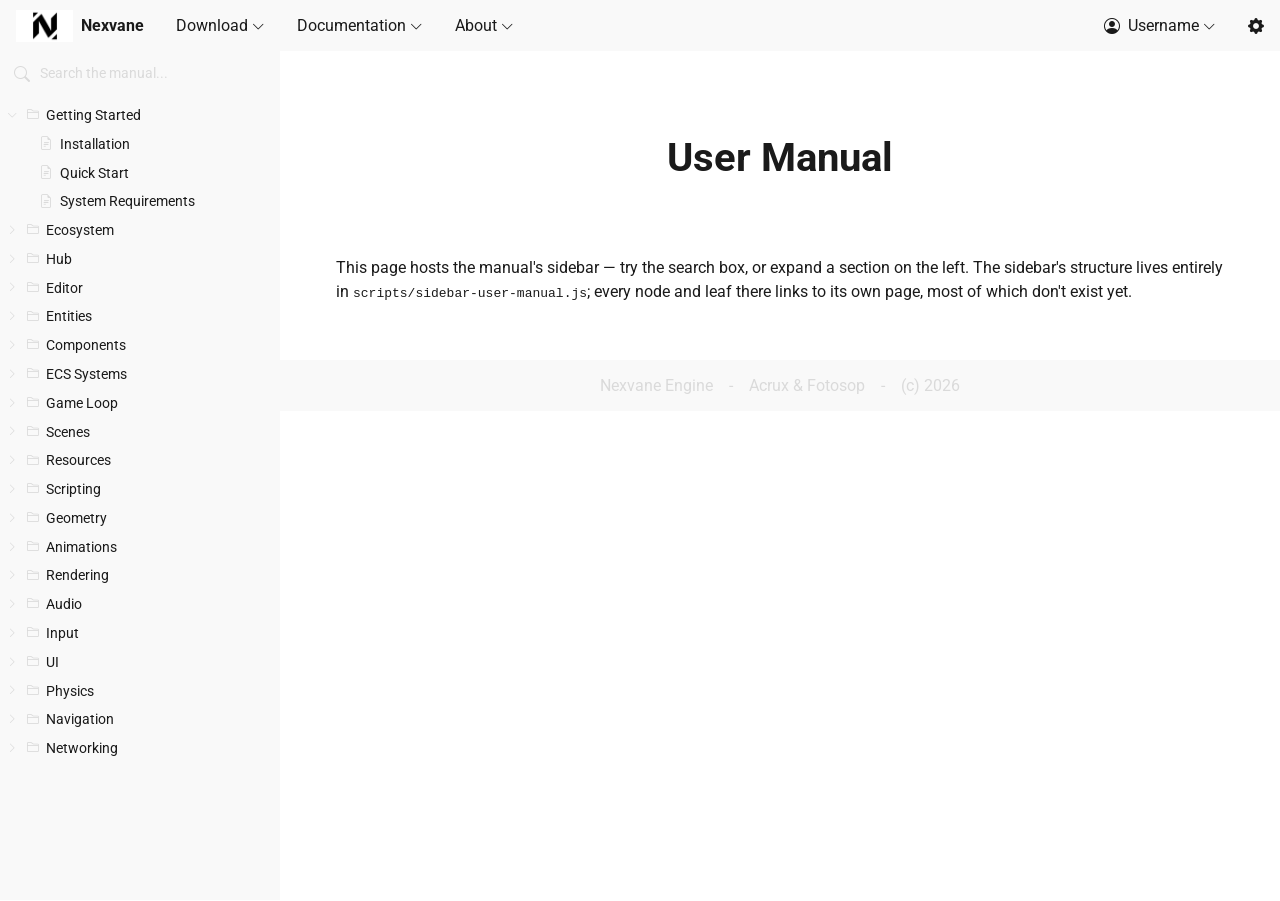
==== manual.html @ b052088d "..." ====
<html>
	<head>
		<meta charset="UTF-8">
		<meta name="viewport" content="width=device-width, initial-scale=1.0">
		<link rel="preconnect" href="https://fonts.googleapis.com">
		<link rel="preconnect" href="https://fonts.gstatic.com" crossorigin>
		<link href="https://fonts.googleapis.com/css2?family=Roboto:ital,wght@0,100..900;1,100..900&display=swap" rel="stylesheet">

		<link rel="stylesheet" href="https://cdn.jsdelivr.net/npm/bootstrap-icons@1.13.1/font/bootstrap-icons.min.css">

		<link rel="stylesheet" href="/styles/base.css"/>

		<title>User Manual — Nexvane</title>
	</head>

	<body>
		<nexvane-nav></nexvane-nav>

		<div class="doc-layout">
			<nexvane-sidebar id="manual-sidebar" search-placeholder="Search the manual..."></nexvane-sidebar>

			<div class="doc-main">
				<main class="doc-content">
					<h1>User Manual</h1>
					<p class="card-text">This page hosts the manual's sidebar — try the search box, or expand a section on the left. The sidebar's structure lives entirely in <code>scripts/sidebar-user-manual.js</code>; every node and leaf there links to its own page, most of which don't exist yet.</p>
				</main>

				<nexvane-footer></nexvane-footer>
			</div>
		</div>
	</body>

	<script src="/scripts/components.js"></script>
	<script src="/scripts/theme.js"></script>
	<script src="/scripts/nav.js"></script>
	<script src="/scripts/search.js"></script>
	<script src="/scripts/sidebar.js"></script>
	<script src="/scripts/sidebar-user-manual.js"></script>
</html>
---- styles/base.css ----
body {
	margin: 0;
	padding: 0;
	box-sizing: border-box;
}
:root {
	color-scheme: light dark;
	--bg-base: light-dark(#FFFFFF, #0a0a0a);
	--bg-surface: light-dark(#F9F9F9, #0f0f0f);
	--bg-elevated: light-dark(#F1F1F1, #151515);
	--bg-hover: light-dark(#E5E5E5, #1f1f1f);

	--fg: light-dark(var(--fg-dark), var(--fg-light));
	--fg-mute: light-dark(var(--fg-mute-dark), var(--fg-mute-light));
	--bg-accent: light-dark(#0977d7, #0977d7);
	--bg-accent-hover: color-mix(in srgb, var(--bg-accent), black 25%);
	--bg-accent-click: color-mix(in srgb, var(--bg-accent), black 45%);
	--fg-inv: light-dark(var(--fg-light), var(--fg-dark));
	--fg-mute-inv: light-dark(var(--fg-mute-light), var(--fg-mute-dark));
	--fg-light: #EAEAEA;
	--fg-dark: #1A1A1A;
	--fg-mute-light: #5A5A5A;
	--fg-mute-dark: #DADADA;

	--nav-button-padding: 1rem;
	--nav-button-inside-gap: .5rem;
	--content-pad: 3.5rem;
	--padded-gap: 3rem;
	--card-container-gap: 1rem;
	--card-bottom-padding: .5rem;
	--card-border-radius: .5rem;
	--button-padding: 1rem;
	--button-border-radius: .6rem;
	--nav-height: 4rem; /* corrected at runtime by nav.js to the real value */
}
:root[data-theme="light"] {
	color-scheme: light;
}
:root[data-theme="dark"] {
	color-scheme: dark;
}

* {
	transition: background-color 0.2s ease, color 0.2s ease;
}

.padded {
	display: flex;
	flex-direction: column;
	padding: var(--content-pad);
	gap: var(--padded-gap);
}
body {
	background-color: var(--bg-base);
	color: var(--fg);
	font-family: "Roboto", sans-serif;
	font-optical-sizing: auto;
	font-weight: normal;
	font-style: normal;
	font-variation-settings: "wdth" 100;
}
/* Reusable <nexvane-nav>/<nexvane-footer> wrapper tags (see
   scripts/components.js) should be invisible to layout — the real <nav>
   and <footer> they render stay direct visual children of <body>. */
nexvane-nav,
nexvane-footer {
	display: contents;
}

nav {
	top: 0;
	z-index: 10000;
	position: sticky;
	background-color: var(--bg-surface);
	display: flex;
	flex-direction: row;
	justify-content: space-between;
	user-select: none;
}
/* .nav-topbar, .nav-links and .nav-right are structural wrappers only.
   On desktop they stay display:contents so their children behave exactly
   like direct flex children of <nav>, reproducing the original layout
   pixel-for-pixel. They only become real boxes on mobile (see media query). */
.nav-topbar,
.nav-menu,
.nav-links,
.nav-right {
	display: contents;
}
.nav-right > :first-child {
	margin-left: auto;
}
nav .nav-hamburger {
	display: none;
}

/* --- LOGO CROSSFADE ---
   .nav-logo-light stays in normal document flow, so it sets
   .nav-logo-img's width/height naturally (inline-flex hugs its content).
   .nav-logo-dark is absolutely positioned directly on top of it,
   pinned to the same top-left corner, so it perfectly overlaps
   instead of floating free with no box to constrain it. */
.nav-logo-img {
	position: relative;
	height: 2rem;
	display: inline-flex;
	align-items: center;
}
.nav-logo-img img {
	height: 2rem;
	width: auto;
	will-change: opacity;
	backface-visibility: hidden;
	pointer-events: none;
}
.nav-logo-light {
	opacity: 1;
	position: relative; /* stays in flow, defines the box size */
}
.nav-logo-dark {
	position: absolute;
	top: 0;
	left: 0;
	opacity: 0;
}
:root[data-theme="dark"] .nav-logo-light {
	opacity: 0;
}
:root[data-theme="dark"] .nav-logo-dark {
	opacity: 1;
}

.nav-button {
	display: flex;
	flex-direction: row;
	align-items: center;
	gap: var(--nav-button-inside-gap);
	padding: 0 var(--nav-button-padding);
	position: relative;
}
.nav-button:hover {
	background-color: var(--bg-hover);
	cursor: pointer;
}
.nav-button-icon {
	margin-right: .5rem;
}
/* --- DROPDOWN CSS --- */
.dropdown-content {
	display: none;
	flex-direction: column;
	position: absolute;
	top: 100%;
	left: 0;
	background-color: var(--bg-elevated);
	min-width: 200px;
	box-shadow: 0px 8px 16px 0px rgba(0, 0, 0, 0.5);
	z-index: 100;
}
.dropdown-right {
	left: auto;
	right: 0;
}
.nav-button:hover .dropdown-content {
	display: flex;
}
.dropdown-content a {
	color: var(--fg);
	padding: 1rem var(--nav-button-padding);
	text-decoration: none;
	font-size: 0.95rem;
}
.dropdown-content a:hover {
	background-color: var(--bg-hover);
}
/* --- BANNER --- */
.banner {
	height: 70vh;
	background-position: center;
	background-size: cover;
	background-repeat: no-repeat;
	display: flex;
	flex-direction: column;
	justify-content: center;
	align-items: center;
}
.banner > p {
	padding: 0;
	margin: 0;
	user-select: none;
	color: var(--fg-light);
}
.darkened-banner {
	background-color: rgba(0, 0, 0, 0.5);
	background-blend-mode: darken;
}
.banner-title {
	font-weight: bolder;
	font-size: 5rem;
}
.banner-subheading {
	font-weight: bold;
	font-size: 2rem;
}
/*--- CARDS ---*/
.card-container {
	display: grid;
	gap: var(--card-container-gap);
	justify-content: center;
	grid-template-columns: repeat(auto-fit, minmax(min(100%, 320px), calc(33.333% - 0.7rem)));
}
.card {
	padding: .5rem;
	display: grid;
	grid-template-rows: repeat(2, 1fr);
	grid-template-columns: 1fr;
	height: 75vh;
	background-color: var(--bg-elevated);
	border-radius: var(--card-border-radius);
	transition: transform 0.2s ease, background-color 0.2s ease;
}
.card:hover {
	background-color: var(--bg-hover);
	cursor: pointer;
	user-select: none;
	transform: scale(1.01);
}
.card-top {
	background-position: center;
	background-size: cover;
	background-repeat: no-repeat;
}
.card-bottom {
	padding: var(--card-bottom-padding);
	gap: var(--card-bottom-padding);
	display: flex;
	flex-direction: column;
}
.card-text {
	margin: 0;
	line-height: 1.5;
}
.card-title {
	font-size: 1.5rem;
	font-weight: bold;
	margin: 1rem 0 1rem 0;
}
/*--- BUTTONS ---*/
.button {
	color: var(--fg-inv);
	font-weight: bold;
	background-color: var(--bg-accent);
	text-decoration: none;
	padding: var(--button-padding);
	border-radius: var(--button-border-radius);
	text-align: center;
	margin-top: auto;
}
.button:hover {
	background-color: var(--bg-accent-hover);
	color: var(--fg);
}
.button:active {
	background-color: var(--bg-accent-click);
}
h1 {
	font-size: 2.5rem;
	align-self: center;
}

/*--- FOOTER ---*/
footer
{
	background-color: var(--bg-surface);
	display: flex;
	flex-direction: row;
	justify-content: center;
}

.dashed-text-div
{
	color: var(--fg-mute);
	display: flex;
	flex-direction: row;
	gap: 1rem;
}

.dashed-text-div > * + *::before
{
	content: "-";
	margin-right: 1rem;
}

/* =========================================================
   DOC LAYOUT (sidebar + content + footer)
   A reusable two-column layout for docs-style pages: a
   navbar-styled sidebar (search box + collapsible node/leaf
   tree — see the SIDEBAR block below, it's a separate,
   generic component, not docs-specific) sticks below the
   navbar and scrolls independently, next to a content column
   that ends in the footer — the footer sits under the content
   only, not full-bleed, and is in normal document flow (not
   sticky).
   ========================================================= */

.doc-layout {
	display: flex;
	align-items: flex-start;
}

/* =========================================================
   SIDEBAR (generic — not tied to docs pages)
   A navbar-styled search box + collapsible node/leaf tree.
   See scripts/sidebar.js (the <nexvane-sidebar> component)
   and scripts/search.js (the SiteSearch index it's wired to).
   A specific page supplies its own tree data via its own
   script, e.g. scripts/sidebar-user-manual.js.
   ========================================================= */

.sidebar {
	position: sticky;
	top: var(--nav-height);
	flex-shrink: 0;
	width: 280px;
	height: calc(100vh - var(--nav-height));
	display: flex;
	flex-direction: column;
	background-color: var(--bg-surface);
}

.sidebar-search {
	position: relative;
	display: flex;
	align-items: center;
	gap: .5rem;
	padding: 0 .85rem;
	height: 2.85rem;
	flex-shrink: 0;
	color: var(--fg-mute);
}
.sidebar-search input {
	flex: 1;
	min-width: 0;
	background: none;
	border: none;
	outline: none;
	color: var(--fg);
	font: inherit;
	font-size: .9rem;
}
.sidebar-search input::placeholder {
	color: var(--fg-mute);
}
/* Suggestions float below the search box instead of pushing the tree
   down, so results can come from any registered SiteSearch entries —
   not just this sidebar's own tree. */
.sidebar-search-results {
	position: absolute;
	top: 100%;
	left: 0;
	right: 0;
	z-index: 20;
	background-color: var(--bg-elevated);
	box-shadow: 0 8px 20px rgba(0, 0, 0, 0.35);
	max-height: 60vh;
	overflow-y: auto;
}
.sidebar-search-result {
	display: flex;
	flex-direction: column;
	gap: .1rem;
	padding: .5rem .85rem;
	color: var(--fg);
	text-decoration: none;
}
.sidebar-search-result:hover {
	background-color: var(--bg-hover);
}
.sidebar-search-result-title {
	font-size: .85rem;
}
.sidebar-search-result-desc {
	font-size: .75rem;
	color: var(--fg-mute);
}

.sidebar-tree {
	flex: 1;
	overflow-y: auto;
	padding: .25rem 0;
	/* Reserve the scrollbar's own space up front (rather than only once
	   the tree is tall enough to need it) so rows never have to resize
	   or sit flush against a track that just popped in. */
	scrollbar-gutter: stable;
	scrollbar-width: thin;
	scrollbar-color: var(--bg-hover) transparent;
}
.sidebar-tree::-webkit-scrollbar {
	width: 8px;
}
.sidebar-tree::-webkit-scrollbar-track {
	background: transparent;
}
.sidebar-tree::-webkit-scrollbar-thumb {
	background-color: var(--bg-hover);
	border-radius: 4px;
}

.sidebar-tree-list {
	list-style: none;
	margin: 0;
	padding: 0;
}
/* Only nested lists indent — each level of nesting shifts its own
   children further right. Rows without a chevron reserve the same
   width via .sidebar-tree-spacer (below), so this indentation is the
   ONLY thing that changes with depth — a child's icon always sits to
   the right of its parent's, never level with or before it. */
.sidebar-tree-list .sidebar-tree-list {
	padding-left: .85rem;
}

/* Each row is chevron-hit (toggle) + link (navigate), side by side, so
   a node can both expand/collapse AND go to its own page — the chevron
   is a small dedicated hit target, the label is the rest of the row.
   Hover is on the row so either half lights up the whole row. */
.sidebar-tree-row {
	display: flex;
	align-items: stretch;
	width: 100%;
}
.sidebar-tree-row:hover {
	background-color: var(--bg-hover);
}
.sidebar-tree-chevron-hit,
.sidebar-tree-spacer {
	flex-shrink: 0;
	width: 1.5rem;
}
.sidebar-tree-chevron-hit {
	display: flex;
	align-items: center;
	justify-content: center;
	background: none;
	border: none;
	color: var(--fg-mute);
	cursor: pointer;
}
.sidebar-tree-chevron {
	font-size: .65rem;
	transition: transform 0.15s ease;
}
.sidebar-tree-chevron-hit[aria-expanded="true"] .sidebar-tree-chevron {
	transform: rotate(90deg);
}
.sidebar-tree-link {
	flex: 1;
	min-width: 0;
	display: flex;
	align-items: center;
	gap: .4rem;
	padding: .4rem .75rem .4rem .1rem;
	color: var(--fg);
	text-decoration: none;
	background: none;
	border: none;
	font: inherit;
	font-size: .88rem;
	text-align: left;
	cursor: pointer;
}
.sidebar-tree-icon {
	flex-shrink: 0;
	font-size: .85rem;
	color: var(--fg-mute);
}
/* The exact page you're on: full row highlight (covers the chevron too,
   when there is one — a leaf's link is the row's only child anyway, so
   this still just colors that one element for leafs). */
.sidebar-tree-row.active {
	background-color: var(--bg-hover);
}
.sidebar-tree-row.active .sidebar-tree-link,
.sidebar-tree-row.active .sidebar-tree-icon {
	color: var(--bg-accent);
}
/* A section that CONTAINS the active page: a lighter touch (just the
   icon), so you can see which part of the tree you're in without it
   competing with the one row that's actually "you are here". */
.sidebar-tree-row.ancestor-active > .sidebar-tree-link > .sidebar-tree-icon {
	color: var(--bg-accent);
}

.doc-main {
	flex: 1;
	min-width: 0;
	display: flex;
	flex-direction: column;
}
.doc-content {
	display: flex;
	flex-direction: column;
	gap: var(--padded-gap);
	padding: var(--content-pad);
}
.doc-content section {
	scroll-margin-top: calc(var(--nav-height) + 1rem);
}

/* =========================================================
   RESPONSIVE / MOBILE OVERRIDES
   Everything above this point defines the desktop (and base)
   appearance and is left untouched. Everything below only
   applies at smaller viewport widths and adapts layout,
   spacing and the nav into a collapsible mobile menu.
   ========================================================= */

@media (max-width: 860px) {
	:root {
		--content-pad: 1.25rem;
		--padded-gap: 2rem;
		--nav-button-padding: 1.25rem;
	}

	/* --- NAV --- */
	nav {
		flex-direction: column;
		align-items: stretch;
	}
	.nav-topbar,
	.nav-menu,
	.nav-links,
	.nav-right {
		display: flex;
	}
	.nav-topbar {
		flex-direction: row;
		justify-content: space-between;
		align-items: stretch;
		width: 100%;
		flex-shrink: 0;
	}
	/* .nav-menu is the single collapsible/scrollable region below the
	   always-visible topbar, so the hamburger stays reachable and no
	   nav content can ever end up taller than the viewport with no way
	   to reach it. */
	.nav-menu {
		flex-direction: column;
		width: 100%;
		max-height: 0;
		overflow-y: hidden;
		transition: max-height 0.25s ease;
	}
	nav.nav-open .nav-menu {
		max-height: calc(100vh - 4.5rem);
		overflow-y: auto;
	}
	.nav-links,
	.nav-right {
		flex-direction: column;
		width: 100%;
	}
	.nav-right > :first-child {
		margin-left: 0;
	}
	nav .nav-hamburger {
		display: flex;
		background: none;
		border: none;
		margin: 0;
		color: inherit;
		font: inherit;
		font-size: 1.4rem;
		appearance: none;
	}
	nav .nav-hamburger::-moz-focus-inner {
		border: 0;
		padding: 0;
	}
	/* Only the items inside the collapsible menu should become
	   full-width stacked rows — the topbar's logo and hamburger stay
	   their natural inline size. */
	.nav-menu .nav-button {
		width: 100%;
		box-sizing: border-box;
		padding-top: .9rem;
		padding-bottom: .9rem;
		/* Let the dropdown-content (width 100%) drop onto its own line
		   below the label instead of sitting beside it. */
		flex-wrap: wrap;
	}
	/* Hover-triggered dropdowns don't work well on touch; disable hover
	   opening on mobile and rely on the .open class toggled by nav.js */
	.nav-button:hover .dropdown-content {
		display: none;
	}
	.nav-button.dropdown.open .dropdown-content {
		display: flex;
	}
	.dropdown-content,
	.dropdown-right {
		position: static;
		box-shadow: none;
		min-width: 0;
		width: 100%;
		background-color: var(--bg-hover);
		margin-top: .5rem;
	}
	.dropdown-content a {
		padding-left: calc(var(--nav-button-padding) * 2);
	}

	/* --- BANNER --- */
	.banner {
		height: 45vh;
	}
	.banner-title {
		font-size: 2.75rem;
	}
	.banner-subheading {
		font-size: 1.25rem;
	}

	/* --- HEADINGS --- */
	h1 {
		font-size: 1.9rem;
	}

	/* --- CARDS ---
	   CSS Grid's auto-fit centers the whole track group, but a leftover
	   card in an incomplete last row still sits in the first track
	   (flush left) rather than being centered itself. Flexbox with
	   wrap + justify-content:center centers each row's items
	   individually, so a lone leftover card sits centered instead of
	   left-aligned, while still keeping 2-3 cards per row when they fit. */
	.card-container {
		display: flex;
		flex-wrap: wrap;
		justify-content: center;
	}
	.card {
		flex: 0 1 min(100%, 320px);
		box-sizing: border-box;
		/* A fixed-height image row + an auto text row means the image
		   is always the same size no matter how long the card's text
		   is, and the card itself grows to fit the text instead of
		   squeezing the image to make room for it. */
		height: auto;
		grid-template-rows: 190px auto;
	}
	.card-title {
		font-size: 1.25rem;
		margin: .75rem 0;
	}

	/* --- FOOTER ---
	   Stays a horizontal row; it only wraps onto a second line if it
	   truly can't fit, it never stacks fully vertical. */
	.dashed-text-div {
		flex-wrap: wrap;
		justify-content: center;
		text-align: center;
	}
	footer {
		padding: 1.5rem 0;
	}

	/* --- DOC LAYOUT ---
	   The sticky/independently-scrolling sidebar only makes sense next
	   to a wide content column. On mobile it stacks above the content
	   as a normal (non-sticky) block instead, capped in height with
	   its own scroll so a long tree doesn't push the content way down. */
	.doc-layout {
		flex-direction: column;
	}
	.sidebar {
		position: static;
		width: 100%;
		height: auto;
		max-height: 50vh;
	}
	.doc-content {
		padding: 1.25rem;
	}
}

@media (max-width: 480px) {
	:root {
		--content-pad: 1rem;
	}
	.banner-title {
		font-size: 2.1rem;
	}
	.banner-subheading {
		font-size: 1.05rem;
	}
	.card {
		grid-template-rows: 160px auto;
	}
	h1 {
		font-size: 1.6rem;
	}
}
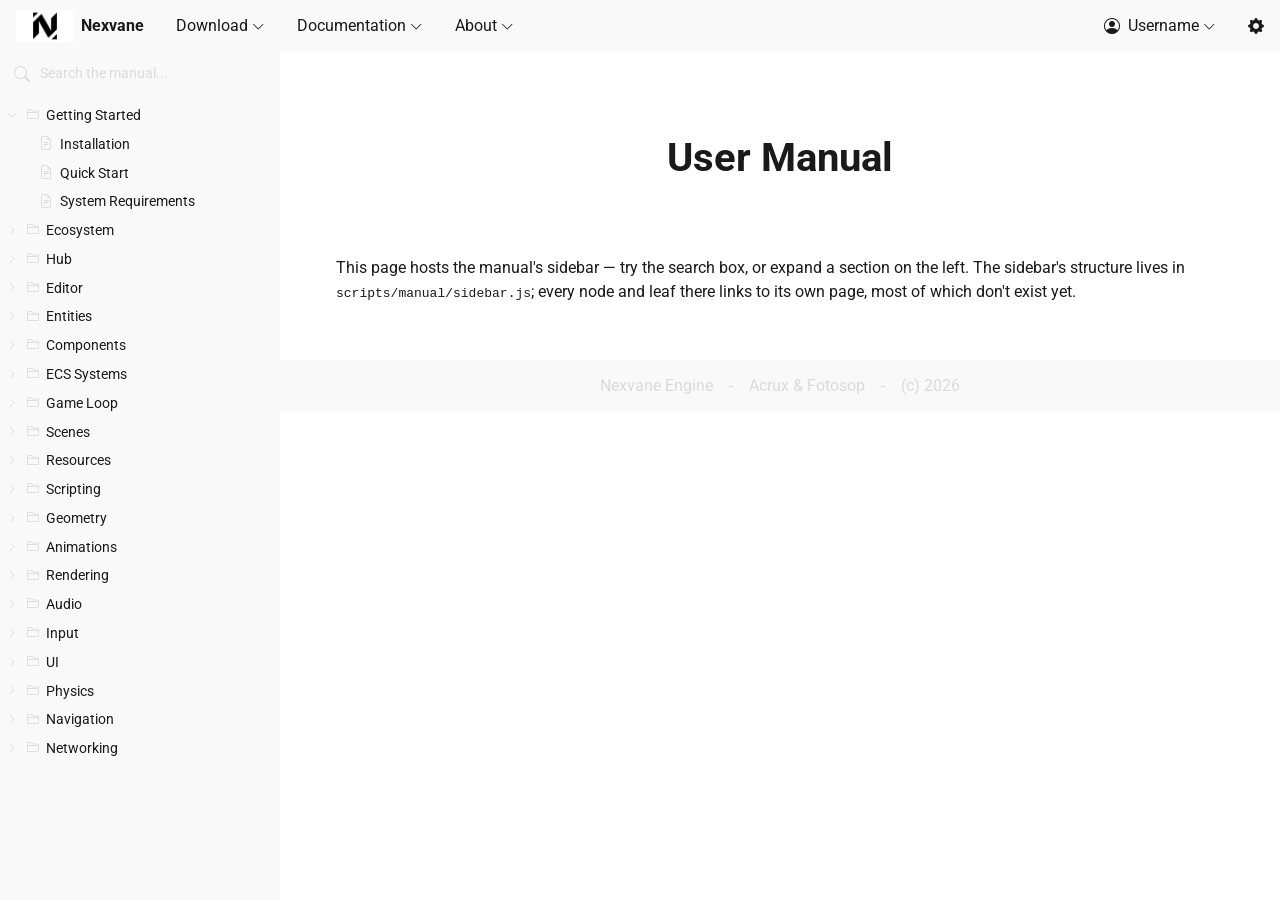
==== commit 18fdf230: "..." ====
--- a/manual.html
+++ b/manual.html
@@ -22,7 +22,7 @@
 			<div class="doc-main">
 				<main class="doc-content">
 					<h1>User Manual</h1>
-					<p class="card-text">This page hosts the manual's sidebar — try the search box, or expand a section on the left. The sidebar's structure lives entirely in <code>scripts/sidebar-user-manual.js</code>; every node and leaf there links to its own page, most of which don't exist yet.</p>
+					<p class="card-text">This page hosts the manual's sidebar — try the search box, or expand a section on the left. The sidebar's structure lives in <code>scripts/manual/sidebar.js</code>; every node and leaf there links to its own page, most of which don't exist yet.</p>
 				</main>
 
 				<nexvane-footer></nexvane-footer>
@@ -30,10 +30,11 @@
 		</div>
 	</body>
 
-	<script src="/scripts/components.js"></script>
+	<script src="/scripts/components/nav-footer.js"></script>
 	<script src="/scripts/theme.js"></script>
-	<script src="/scripts/nav.js"></script>
-	<script src="/scripts/search.js"></script>
-	<script src="/scripts/sidebar.js"></script>
-	<script src="/scripts/sidebar-user-manual.js"></script>
+	<script src="/scripts/components/nav.js"></script>
+	<script src="/scripts/components/search.js"></script>
+	<script src="/scripts/components/sidebar.js"></script>
+	<script src="/scripts/manual/sidebar.js"></script>
+	<script src="/scripts/manual/search.js"></script>
 </html>
--- a/styles/base.css
+++ b/styles/base.css
@@ -60,8 +60,9 @@
 	font-variation-settings: "wdth" 100;
 }
 /* Reusable <nexvane-nav>/<nexvane-footer> wrapper tags (see
-   scripts/components.js) should be invisible to layout — the real <nav>
-   and <footer> they render stay direct visual children of <body>. */
+   scripts/components/nav-footer.js) should be invisible to layout —
+   the real <nav> and <footer> they render stay direct visual children
+   of <body>. */
 nexvane-nav,
 nexvane-footer {
 	display: contents;
@@ -311,10 +312,10 @@
 /* =========================================================
    SIDEBAR (generic — not tied to docs pages)
    A navbar-styled search box + collapsible node/leaf tree.
-   See scripts/sidebar.js (the <nexvane-sidebar> component)
-   and scripts/search.js (the SiteSearch index it's wired to).
+   See scripts/components/sidebar.js (the <nexvane-sidebar> component)
+   and scripts/components/search.js (the SiteSearch index it's wired to).
    A specific page supplies its own tree data via its own
-   script, e.g. scripts/sidebar-user-manual.js.
+   script, e.g. scripts/manual/sidebar.js.
    ========================================================= */
 
 .sidebar {
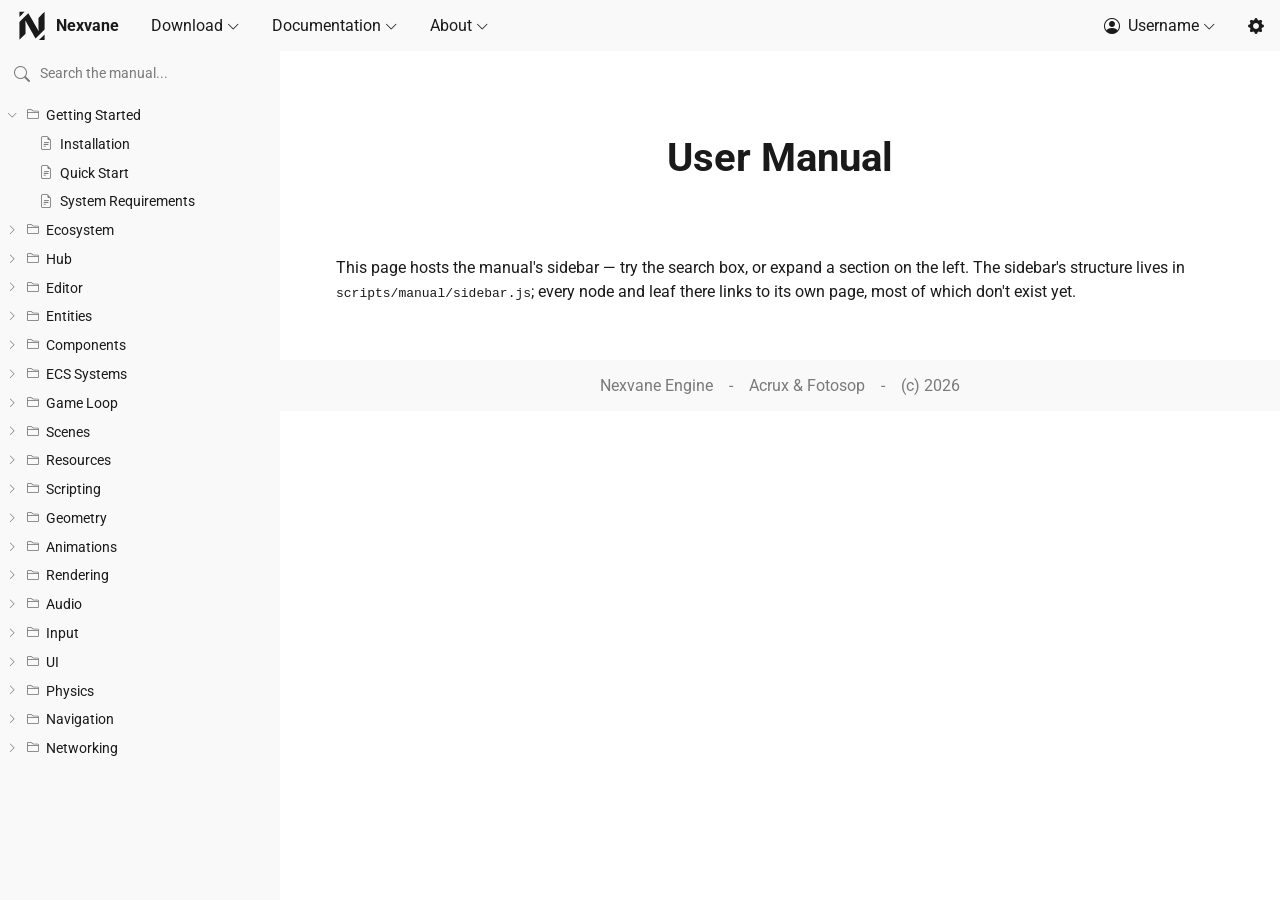
==== commit 5d9c8446: "Logo and path fixes" ====
--- a/manual.html
+++ b/manual.html
@@ -2,13 +2,16 @@
 	<head>
 		<meta charset="UTF-8">
 		<meta name="viewport" content="width=device-width, initial-scale=1.0">
+		<!-- See index.html for what this is — this file is also at the
+		     project root, so it's empty here too. -->
+		<script>window.SITE_BASE = '';</script>
 		<link rel="preconnect" href="https://fonts.googleapis.com">
 		<link rel="preconnect" href="https://fonts.gstatic.com" crossorigin>
 		<link href="https://fonts.googleapis.com/css2?family=Roboto:ital,wght@0,100..900;1,100..900&display=swap" rel="stylesheet">
 
 		<link rel="stylesheet" href="https://cdn.jsdelivr.net/npm/bootstrap-icons@1.13.1/font/bootstrap-icons.min.css">
 
-		<link rel="stylesheet" href="/styles/base.css"/>
+		<link rel="stylesheet" href="styles/base.css"/>
 
 		<title>User Manual — Nexvane</title>
 	</head>
@@ -30,11 +33,11 @@
 		</div>
 	</body>
 
-	<script src="/scripts/components/nav-footer.js"></script>
-	<script src="/scripts/theme.js"></script>
-	<script src="/scripts/components/nav.js"></script>
-	<script src="/scripts/components/search.js"></script>
-	<script src="/scripts/components/sidebar.js"></script>
-	<script src="/scripts/manual/sidebar.js"></script>
-	<script src="/scripts/manual/search.js"></script>
+	<script src="scripts/components/nav-footer.js"></script>
+	<script src="scripts/theme.js"></script>
+	<script src="scripts/components/nav.js"></script>
+	<script src="scripts/components/search.js"></script>
+	<script src="scripts/components/sidebar.js"></script>
+	<script src="scripts/manual/sidebar.js"></script>
+	<script src="scripts/manual/search.js"></script>
 </html>
--- a/styles/base.css
+++ b/styles/base.css
@@ -20,7 +20,7 @@
 	--fg-light: #EAEAEA;
 	--fg-dark: #1A1A1A;
 	--fg-mute-light: #5A5A5A;
-	--fg-mute-dark: #DADADA;
+	--fg-mute-dark: #7A7A7A;
 
 	--nav-button-padding: 1rem;
 	--nav-button-inside-gap: .5rem;
@@ -95,40 +95,19 @@
 	display: none;
 }
 
-/* --- LOGO CROSSFADE ---
-   .nav-logo-light stays in normal document flow, so it sets
-   .nav-logo-img's width/height naturally (inline-flex hugs its content).
-   .nav-logo-dark is absolutely positioned directly on top of it,
-   pinned to the same top-left corner, so it perfectly overlaps
-   instead of floating free with no box to constrain it. */
-.nav-logo-img {
-	position: relative;
+/* --- LOGO ---
+   One SVG, colored via CSS mask + background-color (same technique as
+   the download/manual card icons in index.css) instead of two separate
+   light/dark PNGs — background-color inherits the already
+   theme-aware --fg variable, so light/dark mode "just works" without
+   swapping image files or crossfading between them. */
+.nav-logo-mark {
+	width: 2rem;
 	height: 2rem;
-	display: inline-flex;
-	align-items: center;
-}
-.nav-logo-img img {
-	height: 2rem;
-	width: auto;
-	will-change: opacity;
-	backface-visibility: hidden;
-	pointer-events: none;
-}
-.nav-logo-light {
-	opacity: 1;
-	position: relative; /* stays in flow, defines the box size */
-}
-.nav-logo-dark {
-	position: absolute;
-	top: 0;
-	left: 0;
-	opacity: 0;
-}
-:root[data-theme="dark"] .nav-logo-light {
-	opacity: 0;
-}
-:root[data-theme="dark"] .nav-logo-dark {
-	opacity: 1;
+	flex-shrink: 0;
+	background-color: var(--fg);
+	-webkit-mask: url("../img/logo/nexvane-logo.svg") center / contain no-repeat;
+	mask: url("../img/logo/nexvane-logo.svg") center / contain no-repeat;
 }
 
 .nav-button {
@@ -138,6 +117,8 @@
 	gap: var(--nav-button-inside-gap);
 	padding: 0 var(--nav-button-padding);
 	position: relative;
+	color: inherit;
+	text-decoration: none;
 }
 .nav-button:hover {
 	background-color: var(--bg-hover);
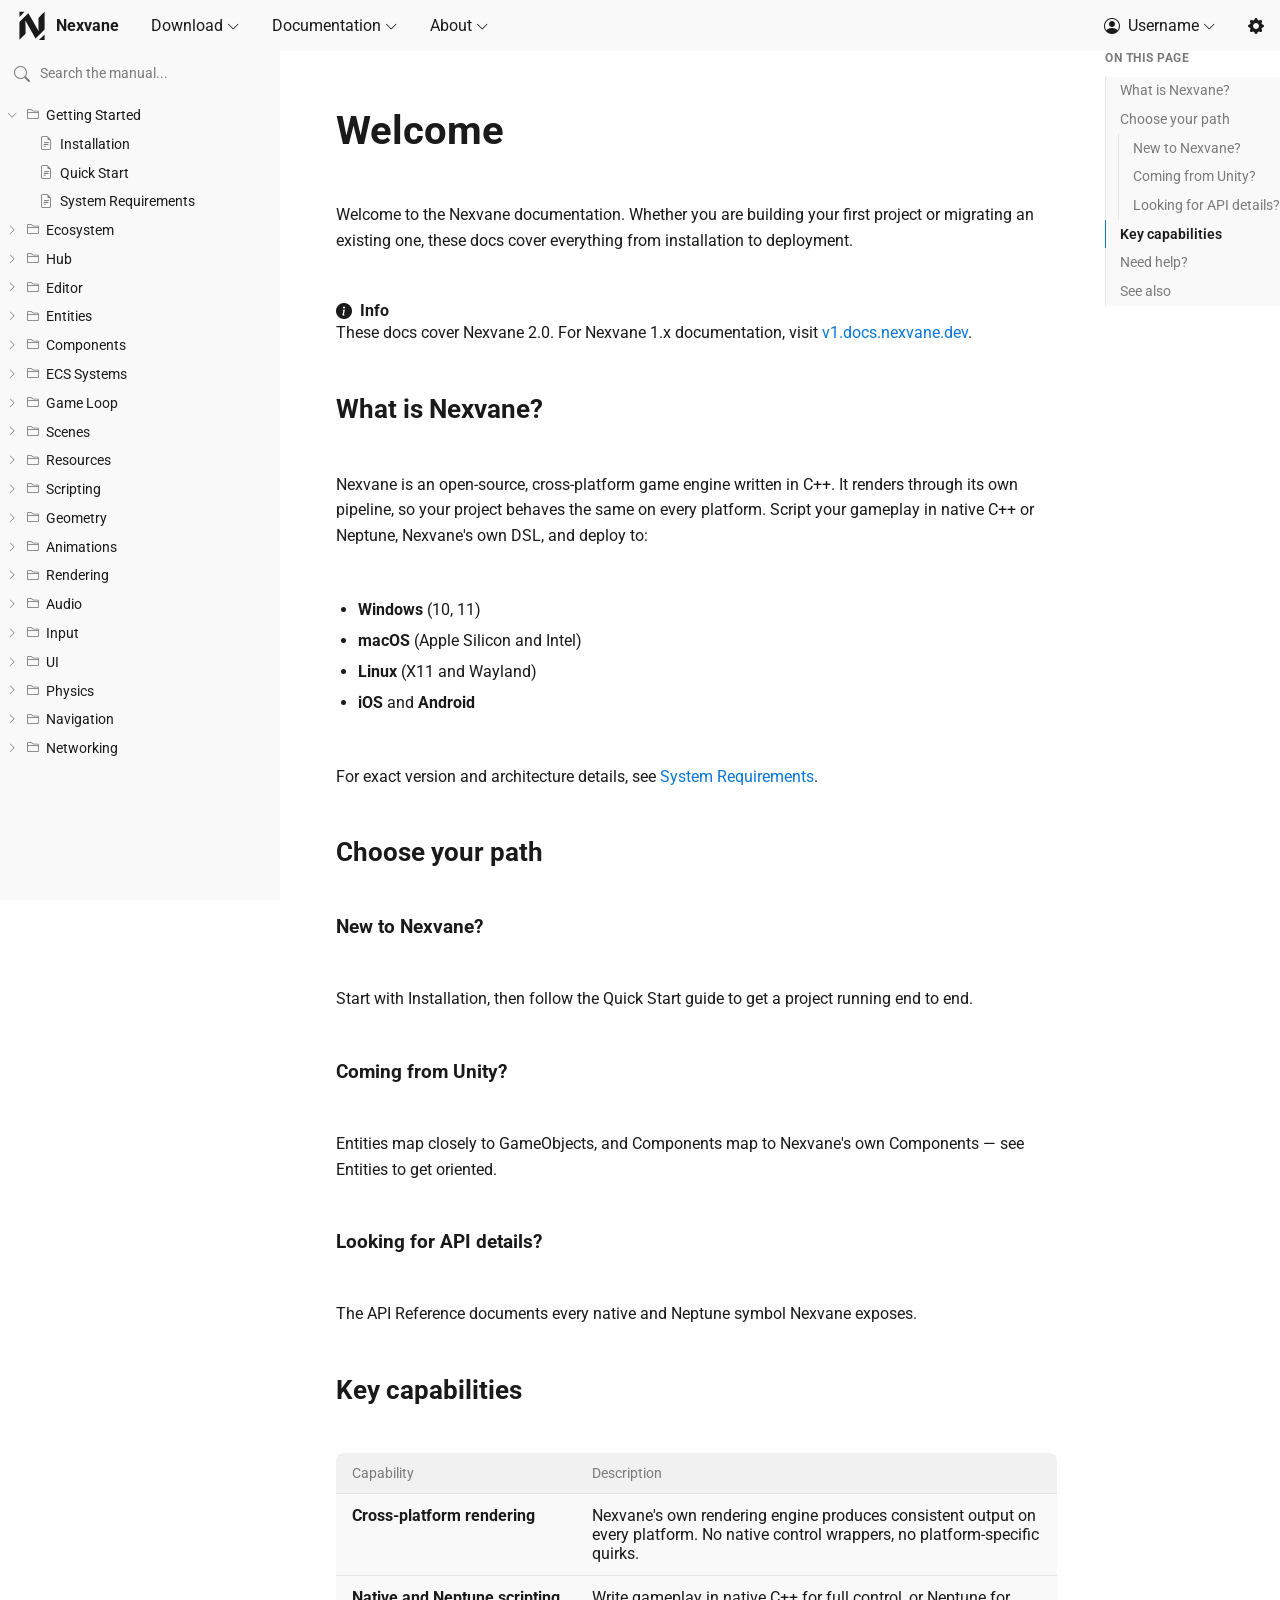
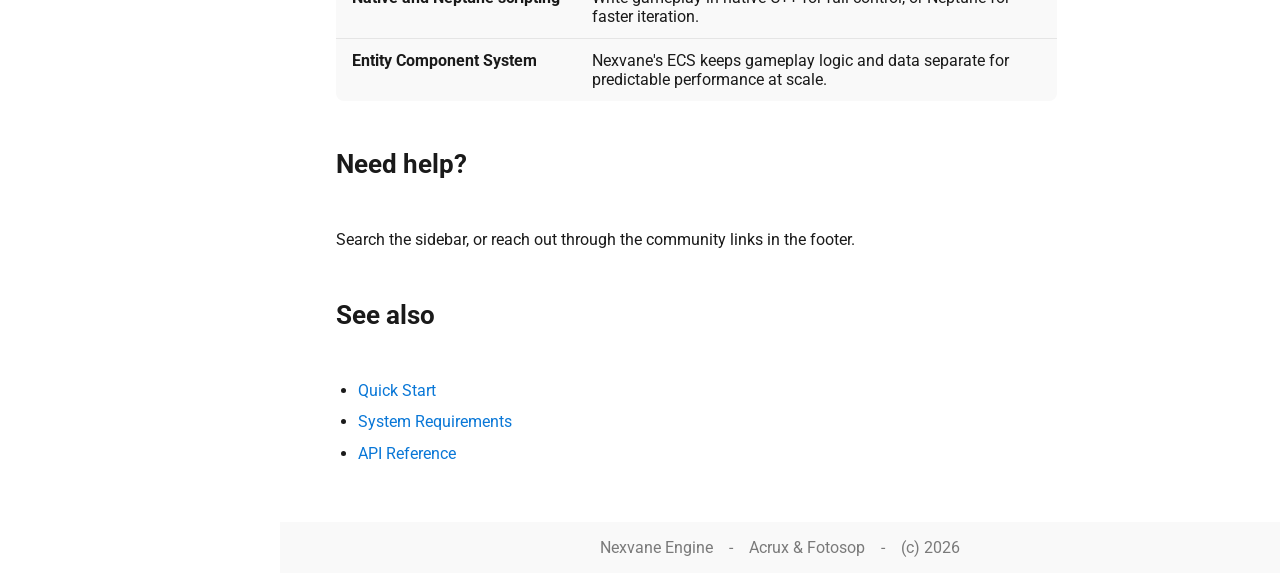
==== commit a0ddb8a8: "Add documentation elements." ====
--- a/manual.html
+++ b/manual.html
@@ -5,6 +5,7 @@
 		<!-- See index.html for what this is — this file is also at the
 		     project root, so it's empty here too. -->
 		<script>window.SITE_BASE = '';</script>
+		<script>window.PAGE_LANG_JSON = 'manual.json';</script>
 		<link rel="preconnect" href="https://fonts.googleapis.com">
 		<link rel="preconnect" href="https://fonts.gstatic.com" crossorigin>
 		<link href="https://fonts.googleapis.com/css2?family=Roboto:ital,wght@0,100..900;1,100..900&display=swap" rel="stylesheet">
@@ -23,10 +24,70 @@
 			<nexvane-sidebar id="manual-sidebar" search-placeholder="Search the manual..."></nexvane-sidebar>
 
 			<div class="doc-main">
-				<main class="doc-content">
-					<h1>User Manual</h1>
-					<p class="card-text">This page hosts the manual's sidebar — try the search box, or expand a section on the left. The sidebar's structure lives in <code>scripts/manual/sidebar.js</code>; every node and leaf there links to its own page, most of which don't exist yet.</p>
-				</main>
+				<div class="doc-content-row">
+					<main class="doc-content">
+						<h1 lang="manual-heading">Welcome</h1>
+						<p lang="manual-intro">Welcome to the Nexvane documentation. Whether you are building your first project or migrating an existing one, these docs cover everything from installation to deployment.</p>
+
+						<doc-callout type="info">
+							<span lang="manual-callout-versions">These docs cover Nexvane 2.0. For Nexvane 1.x documentation, visit <a href="#">v1.docs.nexvane.dev</a>.</span>
+						</doc-callout>
+
+						<h2 lang="manual-what-heading">What is Nexvane?</h2>
+						<p lang="manual-what-body">Nexvane is an open-source, cross-platform game engine written in C++. It renders through its own pipeline, so your project behaves the same on every platform. Script your gameplay in native C++ or Neptune, Nexvane's own DSL, and deploy to:</p>
+						<ul>
+							<li lang="manual-platform-windows"><b>Windows</b> (10, 11)</li>
+							<li lang="manual-platform-macos"><b>macOS</b> (Apple Silicon and Intel)</li>
+							<li lang="manual-platform-linux"><b>Linux</b> (X11 and Wayland)</li>
+							<li lang="manual-platform-mobile"><b>iOS</b> and <b>Android</b></li>
+						</ul>
+						<p lang="manual-what-closing">For exact version and architecture details, see <a href="manual/getting-started/system-requirements.html">System Requirements</a>.</p>
+
+						<h2 lang="manual-path-heading">Choose your path</h2>
+						<h3 lang="manual-path-new-heading">New to Nexvane?</h3>
+						<p lang="manual-path-new-body">Start with Installation, then follow the Quick Start guide to get a project running end to end.</p>
+						<h3 lang="manual-path-unity-heading">Coming from Unity?</h3>
+						<p lang="manual-path-unity-body">Entities map closely to GameObjects, and Components map to Nexvane's own Components — see Entities to get oriented.</p>
+						<h3 lang="manual-path-api-heading">Looking for API details?</h3>
+						<p lang="manual-path-api-body">The API Reference documents every native and Neptune symbol Nexvane exposes.</p>
+
+						<h2 lang="manual-capabilities-heading">Key capabilities</h2>
+						<table>
+							<thead>
+								<tr>
+									<th lang="manual-table-th-capability">Capability</th>
+									<th lang="manual-table-th-description">Description</th>
+								</tr>
+							</thead>
+							<tbody>
+								<tr>
+									<td lang="manual-table-row1-name">Cross-platform rendering</td>
+									<td lang="manual-table-row1-desc">Nexvane's own rendering engine produces consistent output on every platform. No native control wrappers, no platform-specific quirks.</td>
+								</tr>
+								<tr>
+									<td lang="manual-table-row2-name">Native and Neptune scripting</td>
+									<td lang="manual-table-row2-desc">Write gameplay in native C++ for full control, or Neptune for faster iteration.</td>
+								</tr>
+								<tr>
+									<td lang="manual-table-row3-name">Entity Component System</td>
+									<td lang="manual-table-row3-desc">Nexvane's ECS keeps gameplay logic and data separate for predictable performance at scale.</td>
+								</tr>
+							</tbody>
+						</table>
+
+						<h2 lang="manual-help-heading">Need help?</h2>
+						<p lang="manual-help-body">Search the sidebar, or reach out through the community links in the footer.</p>
+
+						<h2 lang="manual-see-also-heading">See also</h2>
+						<ul>
+							<li><a href="manual/getting-started/quick-start.html" lang="manual-see-also-quick-start">Quick Start</a></li>
+							<li><a href="manual/getting-started/system-requirements.html" lang="manual-see-also-requirements">System Requirements</a></li>
+							<li><a href="manual/api.html" lang="manual-see-also-api">API Reference</a></li>
+						</ul>
+					</main>
+
+					<doc-toc target=".doc-content"></doc-toc>
+				</div>
 
 				<nexvane-footer></nexvane-footer>
 			</div>
@@ -35,9 +96,13 @@
 
 	<script src="scripts/components/nav-footer.js"></script>
 	<script src="scripts/theme.js"></script>
+	<script src="scripts/lang.js"></script>
+	<script src="scripts/components/lang-modal.js"></script>
 	<script src="scripts/components/nav.js"></script>
 	<script src="scripts/components/search.js"></script>
 	<script src="scripts/components/sidebar.js"></script>
+	<script src="scripts/components/doc-callout.js"></script>
+	<script src="scripts/components/doc-toc.js"></script>
 	<script src="scripts/manual/sidebar.js"></script>
 	<script src="scripts/manual/search.js"></script>
 </html>
--- a/styles/base.css
+++ b/styles/base.css
@@ -2,6 +2,9 @@
 	margin: 0;
 	padding: 0;
 	box-sizing: border-box;
+}
+html {
+	scroll-behavior: smooth;
 }
 :root {
 	color-scheme: light dark;
@@ -291,13 +294,94 @@
 }
 
 /* =========================================================
-   SIDEBAR (generic — not tied to docs pages)
-   A navbar-styled search box + collapsible node/leaf tree.
-   See scripts/components/sidebar.js (the <nexvane-sidebar> component)
-   and scripts/components/search.js (the SiteSearch index it's wired to).
-   A specific page supplies its own tree data via its own
-   script, e.g. scripts/manual/sidebar.js.
+   LANGUAGE MODAL (generic — see scripts/components/lang-modal.js)
    ========================================================= */
+
+.lang-modal-overlay {
+	position: fixed;
+	inset: 0;
+	z-index: 20000;
+	/* display:none by default; JS toggles the hidden attribute to show
+	   it. This can't just be one unconditional `display: flex` — an
+	   author-level display declaration always overrides the browser's
+	   own [hidden]{display:none} rule (author CSS beats UA stylesheet
+	   regardless of specificity), which would make `hidden = true` a
+	   no-op and the modal impossible to close. */
+	display: none;
+	align-items: center;
+	justify-content: center;
+	background-color: rgba(0, 0, 0, 0.5);
+	padding: 1rem;
+}
+.lang-modal-overlay:not([hidden]) {
+	display: flex;
+}
+.lang-modal {
+	width: 100%;
+	max-width: 320px;
+	background-color: var(--bg-elevated);
+	border-radius: var(--card-border-radius);
+	box-shadow: 0px 8px 16px 0px rgba(0, 0, 0, 0.5);
+	overflow: hidden;
+}
+.lang-modal-header {
+	display: flex;
+	align-items: center;
+	justify-content: space-between;
+	padding: 1rem 1.25rem;
+}
+.lang-modal-header p {
+	font-weight: bold;
+	margin: 0;
+}
+.lang-modal-close {
+	display: flex;
+	align-items: center;
+	justify-content: center;
+	background: none;
+	border: none;
+	color: var(--fg-mute);
+	font-size: 1rem;
+	cursor: pointer;
+	padding: .25rem;
+	border-radius: var(--button-border-radius);
+}
+.lang-modal-close:hover {
+	background-color: var(--bg-hover);
+	color: var(--fg);
+}
+.lang-modal-options {
+	display: flex;
+	flex-direction: column;
+	padding: 0 0 .5rem 0;
+}
+.lang-modal-option {
+	display: flex;
+	align-items: center;
+	justify-content: space-between;
+	width: 100%;
+	box-sizing: border-box;
+	padding: .75rem 1.25rem;
+	background: none;
+	border: none;
+	font: inherit;
+	font-size: .95rem;
+	color: var(--fg);
+	text-align: left;
+	cursor: pointer;
+}
+.lang-modal-option:hover {
+	background-color: var(--bg-hover);
+}
+.lang-modal-check {
+	color: var(--bg-accent);
+	opacity: 0;
+}
+.lang-modal-option.active .lang-modal-check {
+	opacity: 1;
+}
+
+
 
 .sidebar {
 	position: sticky;
@@ -485,8 +569,170 @@
 	gap: var(--padded-gap);
 	padding: var(--content-pad);
 }
-.doc-content section {
+
+/* =========================================================
+   DOC CONTENT (headings, prose, callouts, tables, TOC — the
+   visual language for writing documentation pages, all scoped
+   to .doc-content so it never touches the marketing page's own
+   h1 usage elsewhere on the site).
+   ========================================================= */
+
+.doc-content h1,
+.doc-content h2,
+.doc-content h3 {
+	margin: 0;
 	scroll-margin-top: calc(var(--nav-height) + 1rem);
+}
+.doc-content h1 {
+	font-size: 2.5rem;
+	align-self: flex-start;
+}
+.doc-content h2 {
+	font-size: 1.65rem;
+}
+.doc-content h3 {
+	font-size: 1.2rem;
+}
+.doc-content p {
+	margin: 0;
+	line-height: 1.6;
+}
+.doc-content ul,
+.doc-content ol {
+	margin: 0;
+	padding-left: 1.4rem;
+	line-height: 1.6;
+}
+.doc-content li + li {
+	margin-top: .35rem;
+}
+.doc-content a {
+	color: var(--bg-accent);
+	text-decoration: none;
+}
+.doc-content a:hover {
+	text-decoration: underline;
+}
+
+/* --- Callout / admonition boxes: scripts/components/doc-callout.js --- */
+.doc-callout {
+	--callout-color: var(--bg-accent);
+	display: flex;
+	flex-direction: column;
+	gap: .35rem;
+	padding: 1rem 1.25rem;
+	border-radius: var(--card-border-radius);
+	border: 1px solid color-mix(in srgb, var(--callout-color) 40%, transparent);
+	background-color: color-mix(in srgb, var(--callout-color) 12%, transparent);
+}
+.doc-callout[type="tip"] {
+	--callout-color: #1f9d55;
+}
+.doc-callout[type="warning"] {
+	--callout-color: #c88719;
+}
+.doc-callout[type="danger"] {
+	--callout-color: #d64545;
+}
+.doc-callout-label {
+	display: flex;
+	align-items: center;
+	gap: .5rem;
+	font-weight: bold;
+	color: var(--callout-color);
+}
+.doc-callout-body {
+	color: var(--fg);
+	line-height: 1.6;
+}
+.doc-callout-body > :first-child {
+	margin-top: 0;
+}
+.doc-callout-body > :last-child {
+	margin-bottom: 0;
+}
+
+/* --- Tables --- */
+.doc-content table {
+	width: 100%;
+	border-collapse: collapse;
+	border-radius: var(--card-border-radius);
+	overflow: hidden;
+}
+.doc-content th {
+	text-align: left;
+	background-color: var(--bg-elevated);
+	color: var(--fg-mute);
+	font-weight: normal;
+	font-size: .85rem;
+	padding: .75rem 1rem;
+}
+.doc-content td {
+	padding: .75rem 1rem;
+	border-top: 1px solid var(--bg-hover);
+	background-color: var(--bg-surface);
+	vertical-align: top;
+}
+.doc-content td:first-child {
+	font-weight: bold;
+	white-space: nowrap;
+}
+
+/* --- "On this page" TOC: scripts/components/doc-toc.js --- */
+.doc-content-row {
+	display: flex;
+	flex-direction: row;
+	align-items: flex-start;
+	gap: var(--padded-gap);
+}
+.doc-content-row > .doc-content {
+	flex: 1;
+	min-width: 0;
+	padding: var(--content-pad) 0 var(--content-pad) var(--content-pad);
+}
+.doc-toc {
+	position: sticky;
+	top: calc(var(--nav-height) + 1.5rem);
+	flex-shrink: 0;
+	width: 220px;
+	max-height: calc(100vh - var(--nav-height) - 3rem);
+	overflow-y: auto;
+	padding: calc(var(--content-pad) + .5rem) var(--content-pad) 1rem 0;
+}
+.doc-toc-heading {
+	font-size: .75rem;
+	font-weight: bold;
+	letter-spacing: .04em;
+	text-transform: uppercase;
+	color: var(--fg-mute);
+	margin: 0 0 .75rem 0;
+}
+.doc-toc-list {
+	list-style: none;
+	margin: 0;
+	padding: 0;
+	border-left: 1px solid var(--bg-hover);
+}
+.doc-toc-list .doc-toc-list {
+	margin-left: .75rem;
+}
+.doc-toc-link {
+	display: block;
+	padding: .3rem 0 .3rem .85rem;
+	margin-left: -1px;
+	border-left: 1px solid transparent;
+	color: var(--fg-mute);
+	text-decoration: none;
+	font-size: .85rem;
+	line-height: 1.4;
+}
+.doc-toc-link:hover {
+	color: var(--fg);
+}
+.doc-toc-link.active {
+	color: var(--fg);
+	border-left-color: var(--bg-accent);
+	font-weight: 600;
 }
 
 /* =========================================================
@@ -664,6 +910,17 @@
 	.doc-content {
 		padding: 1.25rem;
 	}
+	/* The right-side "on this page" TOC only makes sense next to a wide
+	   content column too — there's no room for a third column here. */
+	.doc-content-row {
+		flex-direction: column;
+	}
+	.doc-content-row > .doc-content {
+		padding: 1.25rem;
+	}
+	.doc-toc {
+		display: none;
+	}
 }
 
 @media (max-width: 480px) {
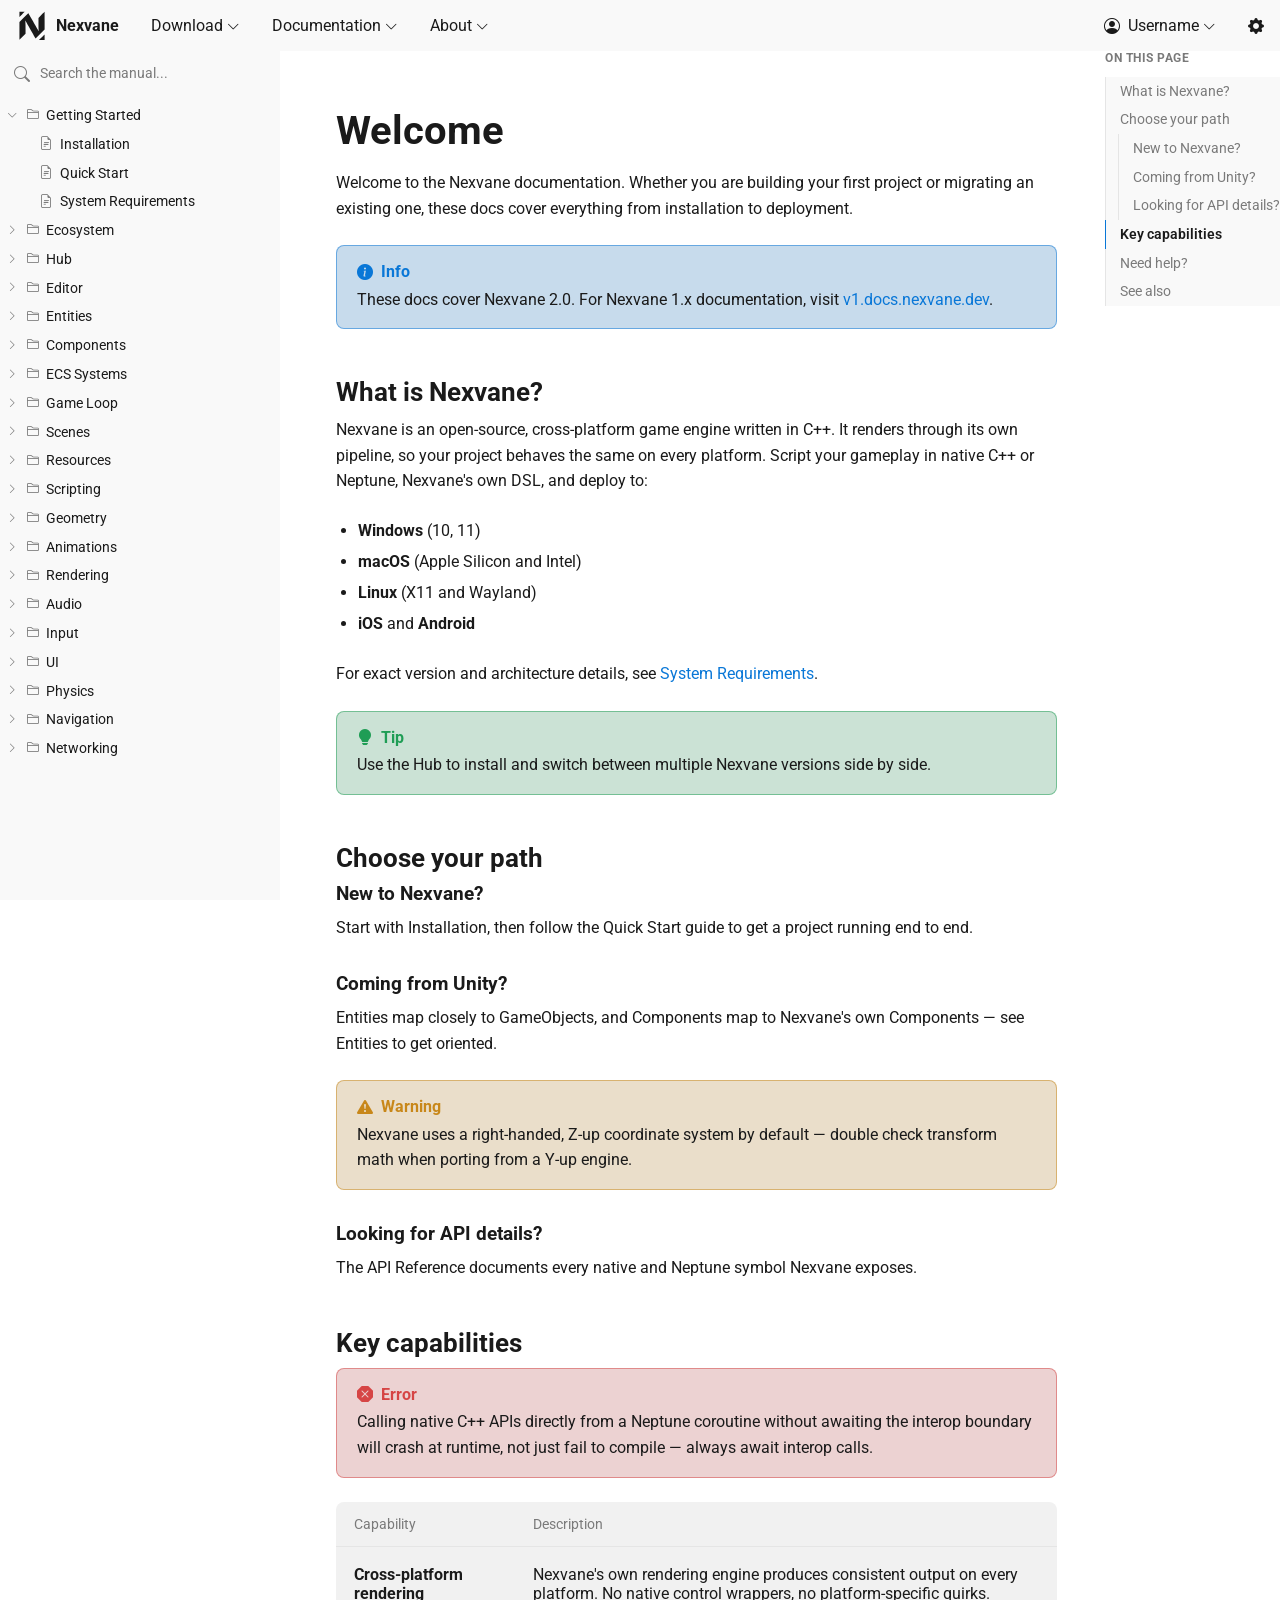
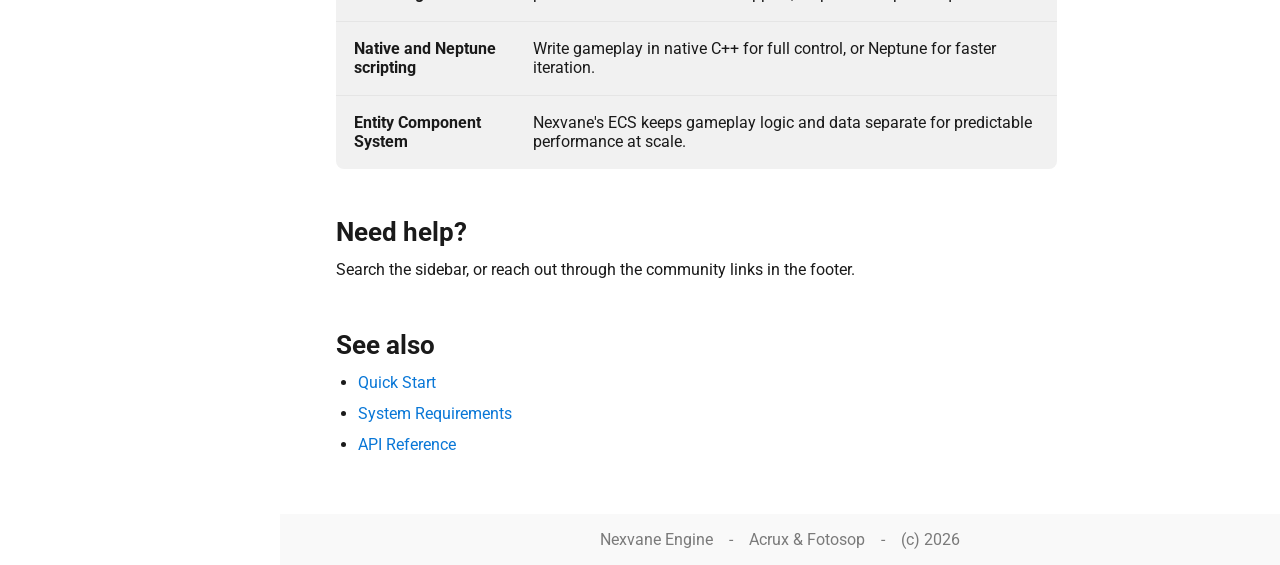
==== commit 90f6a4f5: "Fixed documentation styling." ====
--- a/manual.html
+++ b/manual.html
@@ -43,15 +43,29 @@
 						</ul>
 						<p lang="manual-what-closing">For exact version and architecture details, see <a href="manual/getting-started/system-requirements.html">System Requirements</a>.</p>
 
+						<doc-callout type="tip">
+							<span lang="manual-callout-tip">Use the Hub to install and switch between multiple Nexvane versions side by side.</span>
+						</doc-callout>
+
 						<h2 lang="manual-path-heading">Choose your path</h2>
 						<h3 lang="manual-path-new-heading">New to Nexvane?</h3>
 						<p lang="manual-path-new-body">Start with Installation, then follow the Quick Start guide to get a project running end to end.</p>
 						<h3 lang="manual-path-unity-heading">Coming from Unity?</h3>
 						<p lang="manual-path-unity-body">Entities map closely to GameObjects, and Components map to Nexvane's own Components — see Entities to get oriented.</p>
+
+						<doc-callout type="warning">
+							<span lang="manual-callout-warning">Nexvane uses a right-handed, Z-up coordinate system by default — double check transform math when porting from a Y-up engine.</span>
+						</doc-callout>
+
 						<h3 lang="manual-path-api-heading">Looking for API details?</h3>
 						<p lang="manual-path-api-body">The API Reference documents every native and Neptune symbol Nexvane exposes.</p>
 
 						<h2 lang="manual-capabilities-heading">Key capabilities</h2>
+
+						<doc-callout type="error">
+							<span lang="manual-callout-error">Calling native C++ APIs directly from a Neptune coroutine without awaiting the interop boundary will crash at runtime, not just fail to compile — always await interop calls.</span>
+						</doc-callout>
+
 						<table>
 							<thead>
 								<tr>
--- a/styles/base.css
+++ b/styles/base.css
@@ -566,7 +566,6 @@
 .doc-content {
 	display: flex;
 	flex-direction: column;
-	gap: var(--padded-gap);
 	padding: var(--content-pad);
 }
 
@@ -577,10 +576,34 @@
    h1 usage elsewhere on the site).
    ========================================================= */
 
+/* Spacing: a flat `gap` on .doc-content gave every pair of
+   elements the same large space, so a heading looked just as
+   far from ITS OWN paragraph as from the next section entirely
+   — nothing read as "grouped". Margins let that differ: tight
+   right under a heading, roomy before the next h2/h3. */
+.doc-content > * {
+	margin: 0;
+}
+.doc-content > * + * {
+	margin-top: 1.5rem;
+}
+.doc-content > h2 {
+	margin-top: 3rem;
+}
+.doc-content > h3 {
+	margin-top: 2rem;
+}
+.doc-content > h1 + * {
+	margin-top: 1rem;
+}
+.doc-content > h2 + *,
+.doc-content > h3 + * {
+	margin-top: .6rem;
+}
+
 .doc-content h1,
 .doc-content h2,
 .doc-content h3 {
-	margin: 0;
 	scroll-margin-top: calc(var(--nav-height) + 1rem);
 }
 .doc-content h1 {
@@ -594,12 +617,10 @@
 	font-size: 1.2rem;
 }
 .doc-content p {
-	margin: 0;
 	line-height: 1.6;
 }
 .doc-content ul,
 .doc-content ol {
-	margin: 0;
 	padding-left: 1.4rem;
 	line-height: 1.6;
 }
@@ -614,7 +635,11 @@
 	text-decoration: underline;
 }
 
-/* --- Callout / admonition boxes: scripts/components/doc-callout.js --- */
+/* --- Callout / admonition boxes: scripts/components/doc-callout.js ---
+   Blended against --bg-elevated (not "transparent") so the tint stays
+   clearly visible even against a near-black page background — a
+   low-opacity color mixed toward transparent barely shifts anything
+   when the base it's sitting on is already almost black. */
 .doc-callout {
 	--callout-color: var(--bg-accent);
 	display: flex;
@@ -622,8 +647,8 @@
 	gap: .35rem;
 	padding: 1rem 1.25rem;
 	border-radius: var(--card-border-radius);
-	border: 1px solid color-mix(in srgb, var(--callout-color) 40%, transparent);
-	background-color: color-mix(in srgb, var(--callout-color) 12%, transparent);
+	border: 1px solid color-mix(in srgb, var(--callout-color) 50%, transparent);
+	background-color: color-mix(in srgb, var(--callout-color) 18%, var(--bg-elevated));
 }
 .doc-callout[type="tip"] {
 	--callout-color: #1f9d55;
@@ -631,7 +656,7 @@
 .doc-callout[type="warning"] {
 	--callout-color: #c88719;
 }
-.doc-callout[type="danger"] {
+.doc-callout[type="error"] {
 	--callout-color: #d64545;
 }
 .doc-callout-label {
@@ -652,10 +677,18 @@
 	margin-bottom: 0;
 }
 
-/* --- Tables --- */
+/* --- Tables ---
+   border-collapse:collapse fights border-radius (collapsed borders
+   render on a layer the table's own corner-clipping doesn't reliably
+   catch, especially on the last row) — border-collapse:separate with
+   zero spacing gets the same visual seam between rows while keeping
+   the rounded corners intact. Row background uses --bg-elevated, not
+   --bg-surface — the latter is only 5/255 brighter than the page
+   background, which read as no card at all. */
 .doc-content table {
 	width: 100%;
-	border-collapse: collapse;
+	border-collapse: separate;
+	border-spacing: 0;
 	border-radius: var(--card-border-radius);
 	overflow: hidden;
 }
@@ -665,17 +698,16 @@
 	color: var(--fg-mute);
 	font-weight: normal;
 	font-size: .85rem;
-	padding: .75rem 1rem;
+	padding: .9rem 1.1rem;
 }
 .doc-content td {
-	padding: .75rem 1rem;
+	padding: 1.1rem;
 	border-top: 1px solid var(--bg-hover);
-	background-color: var(--bg-surface);
+	background-color: var(--bg-elevated);
 	vertical-align: top;
 }
 .doc-content td:first-child {
 	font-weight: bold;
-	white-space: nowrap;
 }
 
 /* --- "On this page" TOC: scripts/components/doc-toc.js --- */
